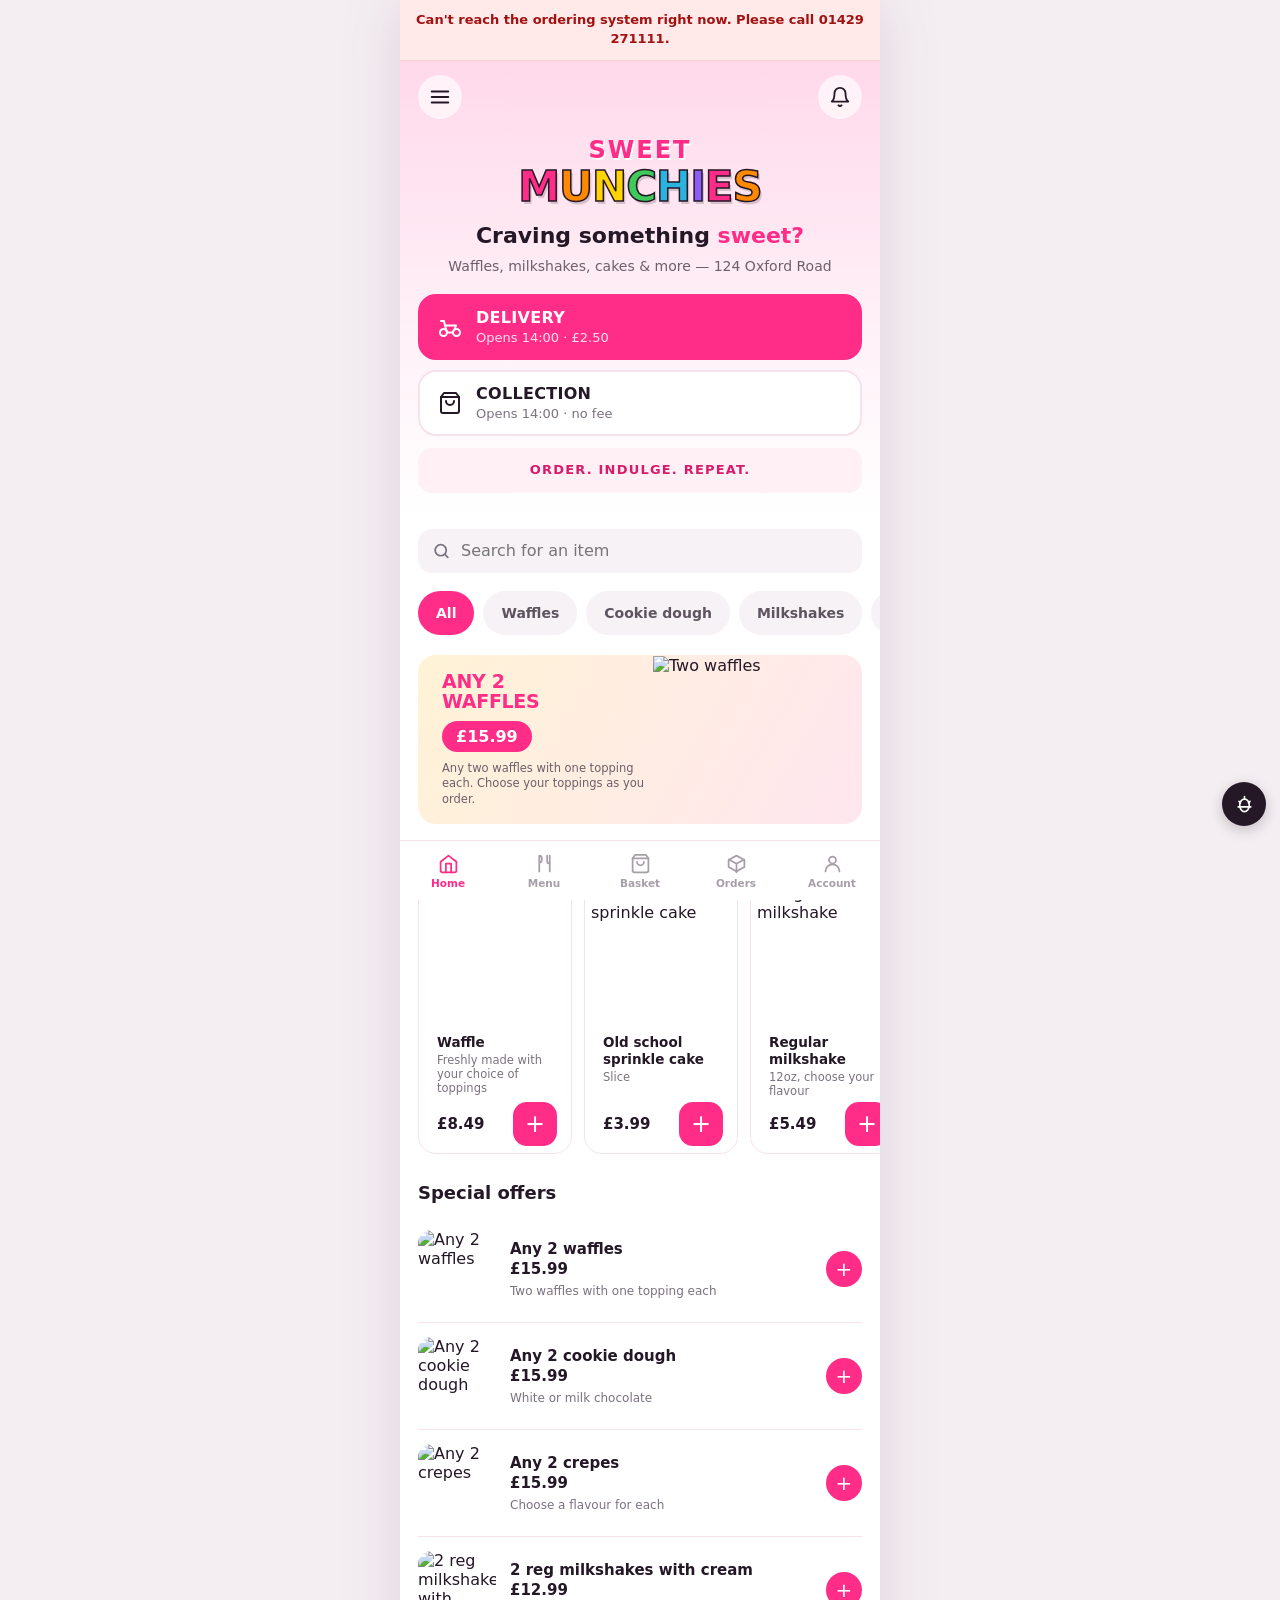
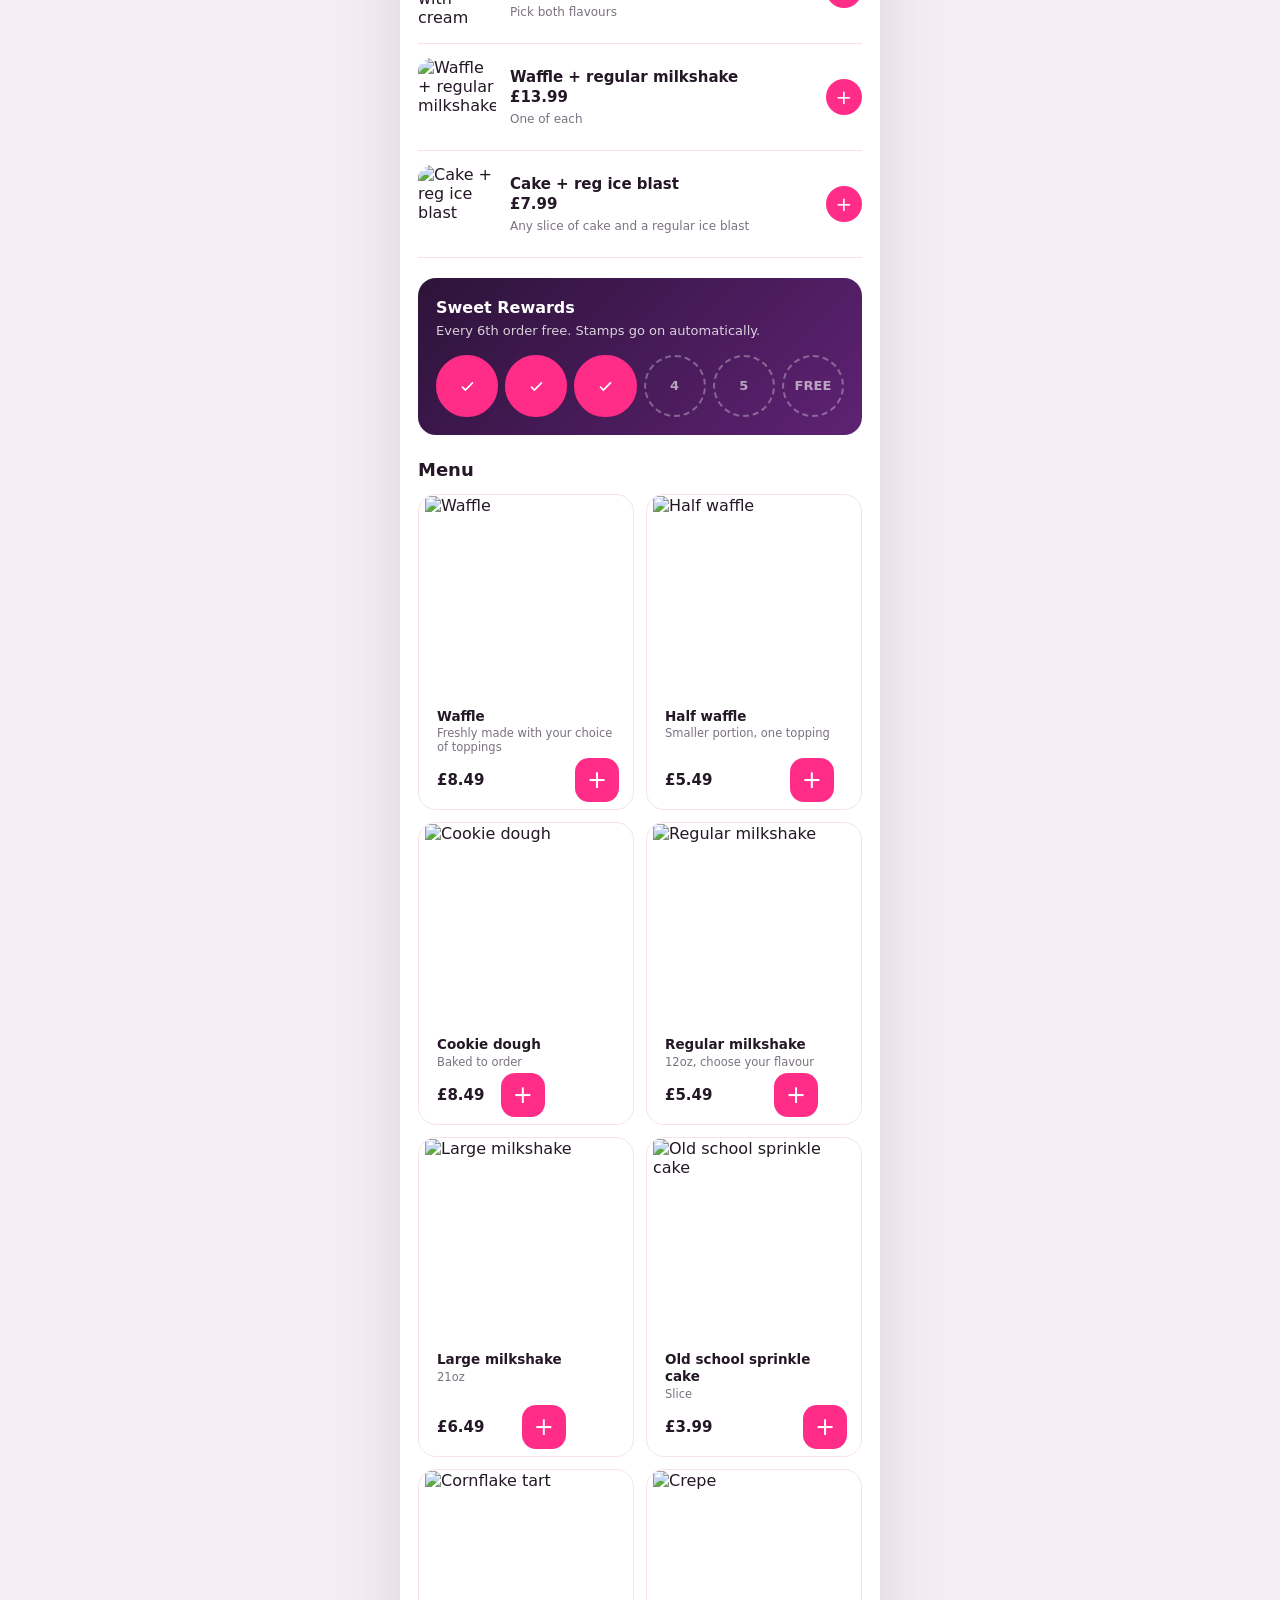
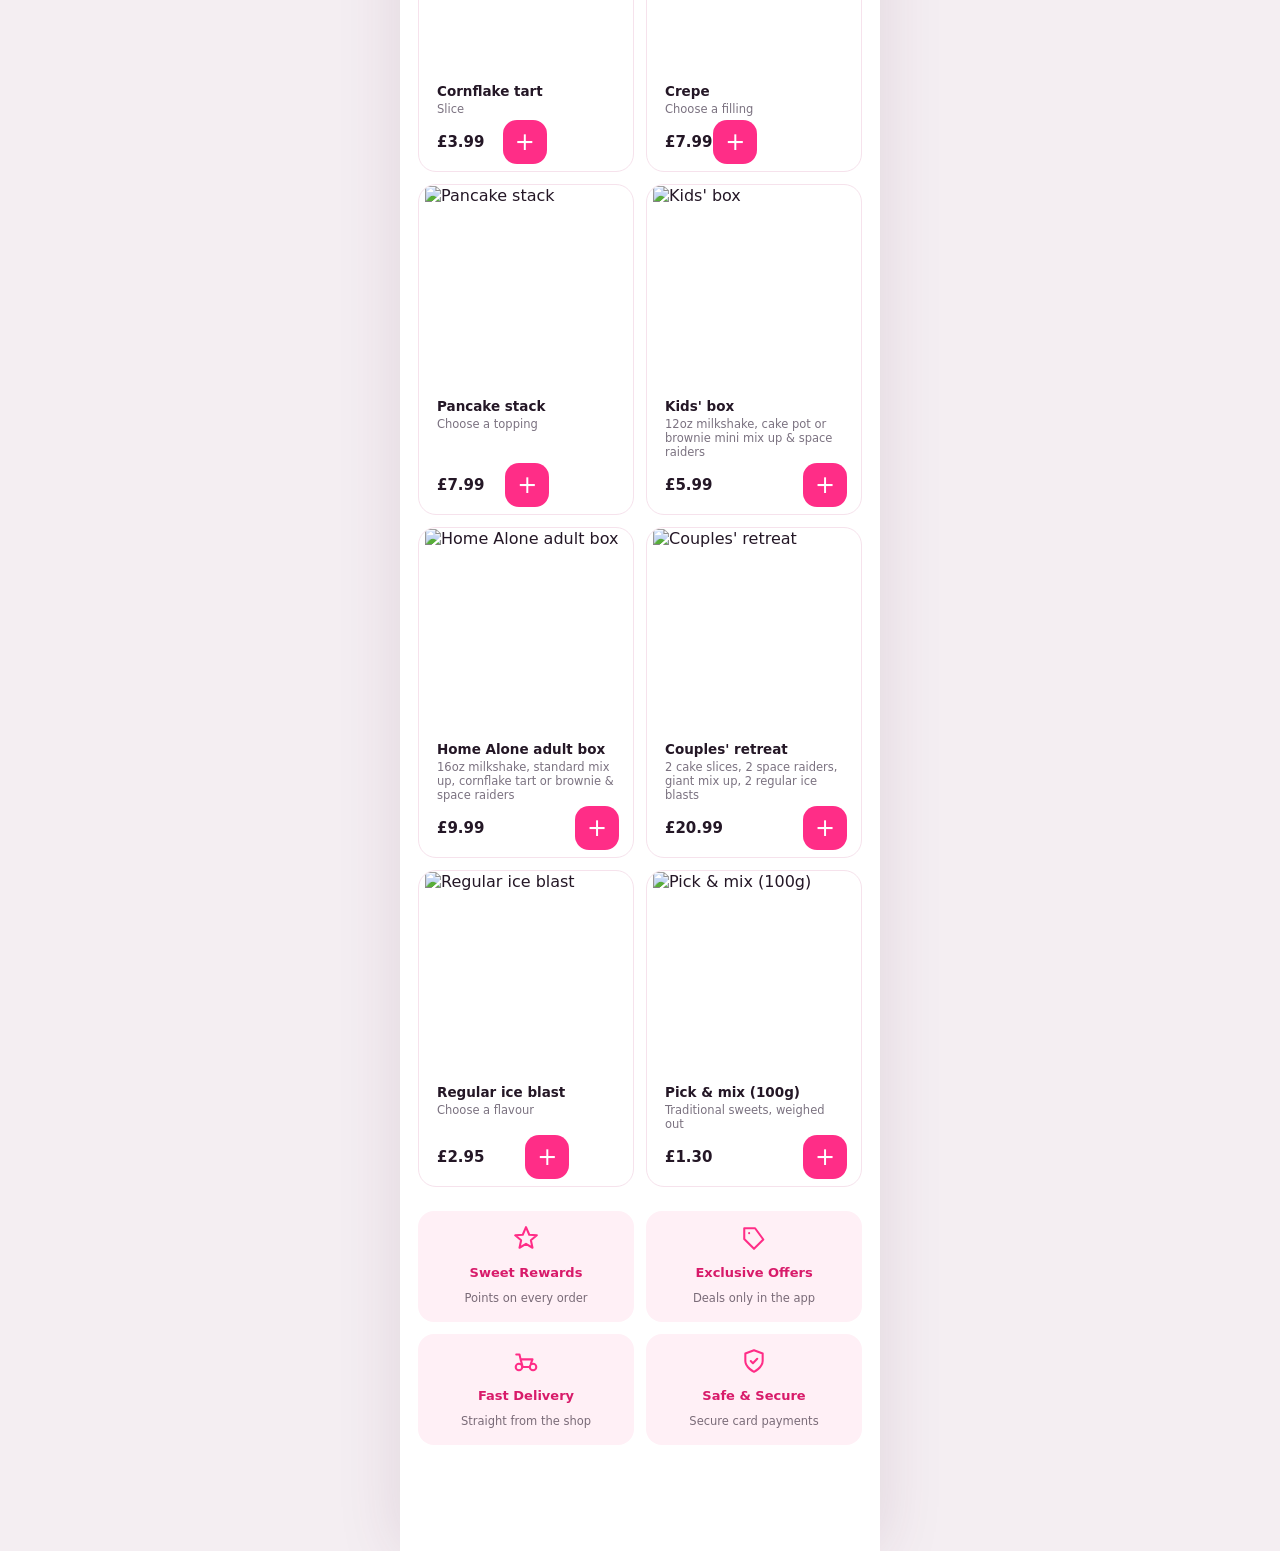
==== index.html @ 104d4cf8 "add: Sweet Munchies ordering app — customer app, kitchen dashboard, Supabase backend" ====
<!DOCTYPE html>
<html lang="en-GB">
<head>
<meta charset="utf-8">
<meta name="viewport" content="width=device-width, initial-scale=1, viewport-fit=cover">
<meta name="theme-color" content="#ff2d87">
<title>Sweet Munchies — Order Direct</title>
<meta name="description" content="Order waffles, cookie dough, milkshakes and cakes direct from Sweet Munchies, 124 Oxford Road, Hartlepool.">
<link rel="stylesheet" href="css/style.css">
</head>
<body>
<div class="app">

<div class="health" id="health">Can't reach the ordering system right now. Please call 01429 271111.</div>
<div class="main">

<!-- ================= HOME ================= -->
<section class="view active" id="v-home">
  <div class="hero">
    <div class="hero-top">
      <button class="iconbtn" onclick="toast('Demo — menu drawer')">
        <svg viewBox="0 0 24 24" fill="none" stroke="currentColor" stroke-width="2.2" stroke-linecap="round">
          <path d="M3 6h18M3 12h18M3 18h18"/></svg></button>
      <button class="iconbtn" onclick="toast('Demo — notifications')">
        <svg viewBox="0 0 24 24" fill="none" stroke="currentColor" stroke-width="2" stroke-linecap="round" stroke-linejoin="round">
          <path d="M18 8A6 6 0 0 0 6 8c0 7-3 9-3 9h18s-3-2-3-9M13.7 21a2 2 0 0 1-3.4 0"/></svg></button>
    </div>

    <div class="brandmark">
      <div class="l1">SWEET</div>
      <div class="l2"><i style="color:#ff2d87">M</i><i style="color:#ff8a00">U</i><i style="color:#ffd400">N</i><i style="color:#3ec95b">C</i><i style="color:#2bb3e0">H</i><i style="color:#8b5cf6">I</i><i style="color:#ff2d87">E</i><i style="color:#ff8a00">S</i></div>
    </div>

    <h2>Craving something <span>sweet?</span></h2>
    <p>Waffles, milkshakes, cakes &amp; more — 124 Oxford Road</p>

    <div class="modes">
      <button class="mode sel" data-mode="delivery" onclick="setMode(this)">
        <svg viewBox="0 0 24 24" fill="none" stroke="currentColor" stroke-width="2" stroke-linecap="round" stroke-linejoin="round">
          <circle cx="5.5" cy="17.5" r="3.5"/><circle cx="18.5" cy="17.5" r="3.5"/><path d="M15 17.5H9l-2-7h11l-1.5 4M7 10.5L6 6H3"/></svg>
        <span><span class="mode-label">DELIVERY</span><br><span class="mode-sub">Opens 14:00 · £2.50</span></span>
      </button>
      <button class="mode" data-mode="collection" onclick="setMode(this)">
        <svg viewBox="0 0 24 24" fill="none" stroke="currentColor" stroke-width="2" stroke-linecap="round" stroke-linejoin="round">
          <path d="M6 2 3 6v14a2 2 0 0 0 2 2h14a2 2 0 0 0 2-2V6l-3-4z"/><path d="M3 6h18M16 10a4 4 0 0 1-8 0"/></svg>
        <span><span class="mode-label">COLLECTION</span><br><span class="mode-sub">Opens 14:00 · no fee</span></span>
      </button>
    </div>
    <div class="tagline">ORDER. INDULGE. REPEAT.</div>
  </div>

  <div class="searchbar">
    <div class="searchwrap">
      <svg viewBox="0 0 24 24" fill="none" stroke="currentColor" stroke-width="2.2" stroke-linecap="round">
        <circle cx="11" cy="11" r="7"/><path d="m20 20-3.5-3.5"/></svg>
      <input type="search" placeholder="Search for an item" oninput="search(this.value)">
    </div>
  </div>

  <div class="chips" id="chips"></div>

  <button class="featured" onclick="openItem('d1',true)">
    <span class="featured-txt">
      <span class="featured-kicker">ANY 2<br>WAFFLES</span>
      <span class="featured-badge">£15.99</span>
      <span class="featured-sub">Any two waffles with one topping each. Choose your toppings as you order.</span>
    </span>
    <img class="featured-img" src="https://d8j0ntlcm91z4.cloudfront.net/user_3F2zO4mnH1Ac9Z8aX9b4j07BQzs/hf_20260828_113143_ee9154ae-000b-4bad-b367-8b568f862725.png" alt="Two waffles">
  </button>

  <div class="shead"><h3>Popular</h3><a onclick="setCat('All')">View all</a></div>
  <div class="rail" id="rail-pop"></div>

  <div class="shead"><h3>Special offers</h3></div>
  <div class="offers" id="offers"></div>

  <div class="loyalty">
    <h3>Sweet Rewards</h3>
    <p>Every 6th order free. Stamps go on automatically.</p>
    <div class="stamps">
      <div class="stamp on"><svg viewBox="0 0 24 24" fill="none" stroke="currentColor" stroke-width="2.4" stroke-linecap="round"><path d="m5 13 4 4L19 7"/></svg></div>
      <div class="stamp on"><svg viewBox="0 0 24 24" fill="none" stroke="currentColor" stroke-width="2.4" stroke-linecap="round"><path d="m5 13 4 4L19 7"/></svg></div>
      <div class="stamp on"><svg viewBox="0 0 24 24" fill="none" stroke="currentColor" stroke-width="2.4" stroke-linecap="round"><path d="m5 13 4 4L19 7"/></svg></div>
      <div class="stamp">4</div><div class="stamp">5</div><div class="stamp">FREE</div>
    </div>
  </div>

  <div class="shead" id="menu-anchor"><h3>Menu</h3></div>
  <div class="grid" id="grid"></div>

  <div class="benefits">
    <div class="benefit">
      <svg viewBox="0 0 24 24" fill="none" stroke="currentColor" stroke-width="1.9" stroke-linecap="round" stroke-linejoin="round"><path d="M12 2 15 9l7 .5-5.5 4.6L18 21l-6-3.6L6 21l1.5-6.9L2 9.5 9 9z"/></svg>
      <b>Sweet Rewards</b><span>Points on every order</span></div>
    <div class="benefit">
      <svg viewBox="0 0 24 24" fill="none" stroke="currentColor" stroke-width="1.9" stroke-linecap="round" stroke-linejoin="round"><path d="M20.6 13.4 12 22l-9-9V3h10zM7.5 7.5h.01"/></svg>
      <b>Exclusive Offers</b><span>Deals only in the app</span></div>
    <div class="benefit">
      <svg viewBox="0 0 24 24" fill="none" stroke="currentColor" stroke-width="1.9" stroke-linecap="round" stroke-linejoin="round"><circle cx="5.5" cy="17.5" r="3"/><circle cx="18.5" cy="17.5" r="3"/><path d="M15 17.5H9l-2-7h11l-1.5 4M7 10.5 6 6H3"/></svg>
      <b>Fast Delivery</b><span>Straight from the shop</span></div>
    <div class="benefit">
      <svg viewBox="0 0 24 24" fill="none" stroke="currentColor" stroke-width="1.9" stroke-linecap="round" stroke-linejoin="round"><path d="M12 22s8-4 8-10V5l-8-3-8 3v7c0 6 8 10 8 10z"/><path d="m9 12 2 2 4-4"/></svg>
      <b>Safe &amp; Secure</b><span>Secure card payments</span></div>
  </div>
</section>

<!-- ================= ITEM ================= -->
<section class="view" id="v-item">
  <div style="position:relative">
    <div class="detail-nav">
      <button onclick="go('home')"><svg viewBox="0 0 24 24" fill="none" stroke="currentColor" stroke-width="2.3" stroke-linecap="round" stroke-linejoin="round"><path d="M19 12H5M12 19l-7-7 7-7"/></svg></button>
      <button onclick="toast('Saved to favourites')"><svg viewBox="0 0 24 24" fill="none" stroke="#ff2d87" stroke-width="2" stroke-linecap="round" stroke-linejoin="round"><path d="M20.8 5.6a5.5 5.5 0 0 0-7.8 0L12 6.6l-1-1a5.5 5.5 0 0 0-7.8 7.8l8.8 8.8 8.8-8.8a5.5 5.5 0 0 0 0-7.8z"/></svg></button>
    </div>
    <img class="detail-img" id="d-img" src="" alt="">
  </div>
  <div class="detail-body">
    <div class="detail-head">
      <h2 id="d-name"></h2><span class="p" id="d-price"></span>
    </div>
    <p class="detail-desc" id="d-desc"></p>
    <div id="d-options"></div>
    <div class="hr"></div>
    <div class="qtyrow">
      <div class="qty"><button onclick="bumpQty(-1)">−</button><span id="d-qty">1</span><button onclick="bumpQty(1)">+</button></div>
      <div style="font-size:13px;color:var(--muted)">Everything chosen by tapping — no comment box</div>
    </div>
  </div>
  <div class="sticky-foot">
    <button class="btn btn-primary" onclick="addToBasket()">Add to basket <span id="d-total"></span></button>
  </div>
</section>

<!-- ================= BASKET ================= -->
<section class="view" id="v-basket">
  <div class="topbar">
    <button class="iconbtn" onclick="go('home')"><svg viewBox="0 0 24 24" fill="none" stroke="currentColor" stroke-width="2.3" stroke-linecap="round" stroke-linejoin="round"><path d="M19 12H5M12 19l-7-7 7-7"/></svg></button>
    <h1>Your Basket</h1>
    <button class="iconbtn" onclick="clearBasket()"><svg viewBox="0 0 24 24" fill="none" stroke="currentColor" stroke-width="2" stroke-linecap="round" stroke-linejoin="round"><path d="M3 6h18M8 6V4h8v2M19 6l-1 14H6L5 6"/></svg></button>
  </div>
  <div id="basket-lines"></div>
  <div id="basket-foot"></div>
</section>

<!-- ================= TRACK ================= -->
<section class="view" id="v-track">
  <div class="topbar">
    <button class="iconbtn" onclick="go('home')"><svg viewBox="0 0 24 24" fill="none" stroke="currentColor" stroke-width="2.3" stroke-linecap="round" stroke-linejoin="round"><path d="M19 12H5M12 19l-7-7 7-7"/></svg></button>
    <h1>Order <span id="track-ref">—</span></h1>
    <button class="iconbtn" onclick="toast('Call the shop on 01429 271111')"><svg viewBox="0 0 24 24" fill="none" stroke="currentColor" stroke-width="2" stroke-linecap="round"><circle cx="12" cy="12" r="9"/><path d="M9.5 9.5a2.5 2.5 0 1 1 3.4 2.3c-.6.3-.9.8-.9 1.4v.3M12 17h.01"/></svg></button>
  </div>
  <div class="track">
    <div class="track-hero">
      <div class="ring"><svg viewBox="0 0 24 24" fill="none" stroke="currentColor" stroke-width="1.8" stroke-linecap="round" stroke-linejoin="round"><circle cx="5.5" cy="17.5" r="3"/><circle cx="18.5" cy="17.5" r="3"/><path d="M15 17.5H9l-2-7h11l-1.5 4M7 10.5 6 6H3"/></svg></div>
      <h2 id="track-title">Order on the way!</h2>
      <p id="track-sub">We've got your order and it's on its way to you.</p>
      <div id="track-stamps" class="stampline" style="display:none"></div>
    </div>
    <ul class="steps" id="steps"></ul>
    <div style="margin-top:30px"><a class="btn btn-ghost" href="tel:01429271111">Call the shop</a></div>
  </div>
</section>

<!-- ================= CHECKOUT ================= -->
<section class="view" id="v-checkout">
  <div class="topbar">
    <button class="iconbtn" onclick="go('basket')"><svg viewBox="0 0 24 24" fill="none" stroke="currentColor" stroke-width="2.3" stroke-linecap="round" stroke-linejoin="round"><path d="M19 12H5M12 19l-7-7 7-7"/></svg></button>
    <h1>Checkout</h1><span style="width:44px"></span>
  </div>
  <div style="padding:18px">
    <div class="totals" style="padding:0 0 6px" id="co-summary"></div>
    <div class="hr"></div>
    <div class="fld"><label for="co-name">Your name</label>
      <input id="co-name" type="text" autocomplete="name" placeholder="First and last name"></div>
    <div class="fld"><label for="co-phone">Mobile number</label>
      <input id="co-phone" type="tel" autocomplete="tel" placeholder="07…"></div>
    <div class="fld"><label for="co-email">Email <span style="font-weight:400;color:var(--muted)">(optional)</span></label>
      <input id="co-email" type="email" autocomplete="email" placeholder="you@example.com"></div>
    <div class="fld" id="co-address-wrap"><label for="co-address">Delivery address</label>
      <textarea id="co-address" rows="3" style="min-height:80px" autocomplete="street-address" placeholder="House number, street, postcode"></textarea></div>
    <div class="fld"><label for="co-note">Notes <span style="font-weight:400;color:var(--muted)">(allergies, requests)</span></label>
      <textarea id="co-note" rows="2" style="min-height:64px"></textarea></div>
    <label class="optin"><input type="checkbox" id="co-optin">
      <span>Keep me posted about offers and new items from Sweet Munchies.</span></label>
    <p style="font-size:12px;color:var(--muted);margin:14px 0 0">
      Your details stay with Sweet Munchies. No third-party platform involved.</p>
  </div>
  <div class="sticky-foot">
    <button class="btn btn-primary" id="co-pay" onclick="placeOrder()">Place order</button>
  </div>
</section>

<nav class="bottom-nav">
  <button class="nav-item on" data-nav="home" onclick="go('home')">
    <svg viewBox="0 0 24 24" fill="none" stroke="currentColor" stroke-width="2" stroke-linecap="round" stroke-linejoin="round"><path d="m3 10 9-7 9 7v10a2 2 0 0 1-2 2H5a2 2 0 0 1-2-2z"/><path d="M9 22V12h6v10"/></svg>Home</button>
  <button class="nav-item" onclick="go('home');document.getElementById('menu-anchor').scrollIntoView({behavior:'smooth'})">
    <svg viewBox="0 0 24 24" fill="none" stroke="currentColor" stroke-width="2" stroke-linecap="round" stroke-linejoin="round"><path d="M6 3v18M6 3c2 0 3 1.5 3 4s-1 4-3 4M18 3v18M15 3v6a3 3 0 0 0 3 3"/></svg>Menu</button>
  <button class="nav-item" data-nav="basket" onclick="go('basket')">
    <svg viewBox="0 0 24 24" fill="none" stroke="currentColor" stroke-width="2" stroke-linecap="round" stroke-linejoin="round"><path d="M6 2 3 6v14a2 2 0 0 0 2 2h14a2 2 0 0 0 2-2V6l-3-4z"/><path d="M3 6h18M16 10a4 4 0 0 1-8 0"/></svg>Basket
    <span class="badge" id="nav-badge" style="display:none">0</span></button>
  <button class="nav-item" data-nav="track" onclick="go('track')">
    <svg viewBox="0 0 24 24" fill="none" stroke="currentColor" stroke-width="2" stroke-linecap="round" stroke-linejoin="round"><path d="M21 16V8l-9-5-9 5v8l9 5z"/><path d="m3.3 7.3 8.7 5 8.7-5M12 22V12.3"/></svg>Orders</button>
  <button class="nav-item" onclick="toast('Demo — account area')">
    <svg viewBox="0 0 24 24" fill="none" stroke="currentColor" stroke-width="2" stroke-linecap="round" stroke-linejoin="round"><circle cx="12" cy="8" r="4"/><path d="M4 21a8 8 0 0 1 16 0"/></svg>Account</button>
</nav>
</div>

<button class="bugbtn" onclick="openBug()" aria-label="Report a problem">
  <svg viewBox="0 0 24 24" fill="none" stroke="currentColor" stroke-width="2" stroke-linecap="round"><path d="M12 2v3M5 8l2 2M19 8l-2 2M4 15h16"/><ellipse cx="12" cy="13" rx="6" ry="8"/></svg></button>

<div class="modal" id="bugmodal">
  <h2>Report a problem</h2>
  <p style="color:var(--muted);font-size:14px;margin:0">Tell us what went wrong and we'll fix it.</p>
  <div class="fld"><label for="bug-name">Your name</label><input id="bug-name" type="text"></div>
  <div class="fld"><label for="bug-email">Email</label><input id="bug-email" type="email"></div>
  <div class="fld"><label for="bug-msg">What happened?</label><textarea id="bug-msg" rows="4" style="min-height:104px"></textarea></div>
  <div class="fld" style="display:flex;gap:10px;margin-top:20px">
    <button class="btn btn-ghost" onclick="closeBug()">Cancel</button>
    <button class="btn btn-primary" onclick="sendBug()">Send</button></div>
</div>

<div class="toast" id="toast"></div>

<script src="js/data.js"></script>
<script src="js/api.js"></script>
<script src="js/app.js"></script>
</body>
</html>
---- css/style.css ----
:root{
  --pink:#ff2d87; --pink-dark:#d81b6a; --pink-soft:#fff0f6; --pink-pale:#ffe8f2;
  --purple:#8b5cf6; --ink:#241726; --muted:#7b7280; --surface:#fff; --bg:#fffafc;
  --border:#f6e2ec; --green:#12a150; --r:18px;
}
*{box-sizing:border-box;-webkit-tap-highlight-color:transparent}
html{-webkit-text-size-adjust:100%}
body{margin:0;background:#f4eef2;color:var(--ink);
  font-family:system-ui,-apple-system,"Segoe UI",Roboto,sans-serif;
  font-size:16px;line-height:1.45;overflow-x:hidden;overscroll-behavior:none}
button{font-family:inherit;font-size:16px;cursor:pointer;border:none;background:none;color:inherit}
input,textarea{font-family:inherit;font-size:16px;width:100%;min-height:44px;padding:10px 14px;
  border:1px solid var(--border);border-radius:12px;background:#fff}
img{max-width:100%;display:block}

.app{max-width:480px;margin:0 auto;background:var(--surface);min-height:100vh;position:relative;overflow:hidden}
.main{padding-bottom:78px}
.view{display:none}.view.active{display:block}

/* ---------- HERO with drip ---------- */
.hero{background:linear-gradient(180deg,#ffd9ea 0%,#fff2f8 62%,#fff 100%);
  padding:calc(14px + env(safe-area-inset-top)) 18px 22px;position:relative;overflow:hidden}
.hero-top{display:flex;align-items:center;justify-content:space-between;margin-bottom:14px}
.hero-top .iconbtn{width:44px;height:44px;display:flex;align-items:center;justify-content:center;
  border-radius:50%;background:rgba(255,255,255,.65)}
.brandmark{text-align:center;margin:4px 0 16px}
.brandmark .l1{font-size:24px;font-weight:900;letter-spacing:2px;color:#ff2d87;
  text-shadow:1.5px 1.5px 0 #fff}
.brandmark .l2{font-size:42px;font-weight:900;letter-spacing:-1px;line-height:.95;
  -webkit-text-stroke:1.5px #241726;text-shadow:2px 3px 0 rgba(36,23,38,.18)}
.brandmark .l2 i{font-style:normal}
.hero h2{margin:0;font-size:22px;font-weight:800;text-align:center;line-height:1.2}
.hero h2 span{color:var(--pink)}
.hero p{margin:6px 0 18px;text-align:center;font-size:14px;color:#6d5f6b}
.modes{display:grid;gap:10px}
.mode{display:flex;align-items:center;gap:14px;width:100%;min-height:62px;padding:12px 18px;
  border-radius:var(--r);background:#fff;border:2px solid var(--border);text-align:left}
.mode.sel{background:var(--pink);border-color:var(--pink);color:#fff}
.mode.sel .mode-sub{color:rgba(255,255,255,.85)}
.mode svg{width:24px;height:24px;flex-shrink:0}
.mode-label{font-weight:800;font-size:16px;letter-spacing:.3px}
.mode-sub{font-size:13px;color:var(--muted)}
.tagline{margin-top:12px;background:var(--pink-soft);border-radius:14px;padding:13px;
  text-align:center;font-size:13px;font-weight:800;letter-spacing:1.2px;color:var(--pink-dark)}

/* ---------- Search ---------- */
.searchbar{display:flex;gap:10px;padding:14px 18px 4px;align-items:center}
.searchwrap{flex:1;position:relative}
.searchwrap svg{position:absolute;left:14px;top:50%;transform:translateY(-50%);
  width:19px;height:19px;color:var(--muted)}
.searchwrap input{padding-left:42px;background:#f7f2f5;border-color:transparent;border-radius:14px}

/* ---------- Chips ---------- */
.chips{display:flex;gap:9px;overflow-x:auto;padding:14px 18px 6px;
  -webkit-overflow-scrolling:touch;scrollbar-width:none}
.chips::-webkit-scrollbar{display:none}
.chip{white-space:nowrap;padding:10px 18px;min-height:44px;border-radius:999px;
  background:#f7f2f5;font-size:14px;font-weight:700;color:#5d5460;display:flex;align-items:center;gap:6px}
.chip.on{background:var(--pink);color:#fff}

/* ---------- Featured deal banner ---------- */
.featured{margin:14px 18px 0;border-radius:var(--r);overflow:hidden;position:relative;
  background:linear-gradient(120deg,#fff3d6,#ffe6ef);display:flex;align-items:stretch;min-height:150px;
  width:calc(100% - 36px);text-align:left}
.featured-txt{flex:1;padding:16px 4px 16px 18px;display:flex;flex-direction:column;justify-content:center}
.featured-kicker{font-size:19px;font-weight:900;line-height:1.05;color:var(--pink);letter-spacing:-.3px}
.featured-badge{display:inline-block;background:var(--pink);color:#fff;font-weight:900;font-size:16px;
  padding:6px 14px;border-radius:999px;margin:9px 0;align-self:flex-start}
.featured-sub{font-size:11.5px;color:#6d5f6b;line-height:1.35}
.featured-img{width:47%;flex-shrink:0;object-fit:cover}

/* ---------- Section head ---------- */
.shead{display:flex;align-items:baseline;justify-content:space-between;padding:22px 18px 10px}
.shead h3{margin:0;font-size:18px;font-weight:800}
.shead a{font-size:13px;font-weight:700;color:var(--pink)}

/* ---------- Product grid ---------- */
.grid{display:grid;grid-template-columns:1fr 1fr;gap:12px;padding:0 18px}
.card{background:#fff;border:1px solid var(--border);border-radius:var(--r);overflow:hidden;
  text-align:left;width:100%;display:flex;flex-direction:column}
.card img{aspect-ratio:1/1;object-fit:cover;width:100%}
.card-body{padding:10px 12px 12px;flex:1;display:flex;flex-direction:column}
.card-name{font-weight:700;font-size:13.5px;line-height:1.25}
.card-desc{font-size:11.5px;color:var(--muted);margin-top:2px}
.card-foot{display:flex;align-items:center;justify-content:space-between;margin-top:auto;padding-top:10px}
.price{font-weight:800;font-size:15px}
.add{width:44px;height:44px;border-radius:14px;background:var(--pink);color:#fff;font-size:24px;
  display:flex;align-items:center;justify-content:center;margin:-6px -4px -6px 0;font-weight:300}

/* ---------- Horizontal rail ---------- */
.rail{display:flex;gap:12px;overflow-x:auto;padding:0 18px 4px;
  -webkit-overflow-scrolling:touch;scrollbar-width:none}
.rail::-webkit-scrollbar{display:none}
.rail .card{min-width:154px;max-width:154px}

/* ---------- Offers list ---------- */
.offers{display:grid;gap:0;padding:0 18px}
.offer{display:flex;gap:14px;align-items:center;padding:14px 0;border-bottom:1px solid var(--border);
  text-align:left;width:100%}
.offer img{width:78px;height:78px;border-radius:14px;object-fit:cover;flex-shrink:0}
.offer-info{flex:1;min-width:0}
.offer-name{font-weight:800;font-size:15px;line-height:1.2}
.offer-price{font-weight:800;font-size:15px;color:var(--ink);margin:2px 0}
.offer-desc{font-size:12px;color:var(--muted);line-height:1.35}
.offer .add{width:36px;height:36px;font-size:20px;border-radius:50%;margin:0;flex-shrink:0}

/* ---------- Loyalty ---------- */
.loyalty{margin:20px 18px 0;padding:18px;border-radius:var(--r);
  background:linear-gradient(135deg,#2d1339,#5f2274);color:#fff}
.loyalty h3{margin:0 0 3px;font-size:16px;font-weight:800}
.loyalty p{margin:0 0 14px;font-size:13px;opacity:.8}
.stamps{display:flex;gap:7px}
.stamp{flex:1;aspect-ratio:1;border-radius:50%;border:2px dashed rgba(255,255,255,.32);
  display:flex;align-items:center;justify-content:center;font-size:13px;font-weight:800;color:rgba(255,255,255,.6)}
.stamp.on{background:var(--pink);border:2px solid var(--pink);color:#fff}
.stamp.on svg{width:17px;height:17px}

/* ---------- Benefits strip ---------- */
.benefits{display:grid;grid-template-columns:1fr 1fr;gap:12px;margin:24px 18px 28px}
.benefit{background:var(--pink-soft);border-radius:16px;padding:14px;text-align:center}
.benefit svg{width:26px;height:26px;color:var(--pink);margin:0 auto 7px}
.benefit b{display:block;font-size:13px;color:var(--pink-dark);margin-bottom:2px}
.benefit span{font-size:11.5px;color:#7a6b78;line-height:1.3}

/* ---------- Topbar ---------- */
.topbar{position:sticky;top:0;z-index:50;background:var(--surface);border-bottom:1px solid var(--border);
  padding:calc(10px + env(safe-area-inset-top)) 14px 10px;display:flex;align-items:center;gap:10px;min-height:56px}
.topbar h1{font-size:17px;margin:0;font-weight:800;flex:1;text-align:center}
.iconbtn{width:44px;height:44px;display:flex;align-items:center;justify-content:center;
  border-radius:50%;flex-shrink:0}
.iconbtn svg{width:22px;height:22px}

/* ---------- Detail ---------- */
.detail-img{width:100%;aspect-ratio:5/4;object-fit:cover}
.detail-nav{position:absolute;top:calc(12px + env(safe-area-inset-top));left:14px;right:14px;
  display:flex;justify-content:space-between;z-index:10}
.detail-nav button{width:44px;height:44px;border-radius:50%;background:rgba(255,255,255,.92);
  display:flex;align-items:center;justify-content:center}
.detail-nav svg{width:21px;height:21px}
.detail-body{padding:20px 18px}
.detail-head{display:flex;justify-content:space-between;align-items:flex-start;gap:14px}
.detail-head h2{margin:0;font-size:24px;font-weight:800;line-height:1.15}
.detail-head .p{font-size:21px;font-weight:800;color:var(--pink);white-space:nowrap}
.detail-desc{color:var(--muted);font-size:14px;margin:8px 0 0}
.hr{height:1px;background:var(--border);margin:20px 0}
.opt-head{display:flex;align-items:baseline;gap:8px;margin-bottom:12px}
.opt-head h3{margin:0;font-size:16px;font-weight:800}
.opt-head span{font-size:12.5px;color:var(--muted);font-weight:600}
.opts{display:flex;flex-wrap:wrap;gap:9px}
.opt{padding:11px 16px;min-height:44px;border-radius:999px;background:#fff;
  border:1.5px solid var(--border);font-size:14px;font-weight:600}
.opt.on{background:var(--pink);border-color:var(--pink);color:#fff}
.opt .plus{opacity:.75;font-size:12px}
.qtyrow{display:flex;align-items:center;gap:14px;margin-top:8px}
.qty{display:flex;align-items:center;border:1.5px solid var(--border);border-radius:14px}
.qty button{width:46px;height:46px;font-size:22px;font-weight:600;display:flex;align-items:center;justify-content:center}
.qty span{width:38px;text-align:center;font-weight:800}

/* ---------- Buttons ---------- */
.btn{display:flex;align-items:center;justify-content:center;gap:10px;width:100%;min-height:54px;
  border-radius:16px;font-weight:800;font-size:16px}
.btn-primary{background:var(--pink);color:#fff}
.btn-primary:active{background:var(--pink-dark)}
.btn-ghost{background:#fff;border:1.5px solid var(--border)}
.sticky-foot{position:sticky;bottom:0;background:var(--surface);border-top:1px solid var(--border);
  padding:12px 18px calc(12px + env(safe-area-inset-bottom))}

/* ---------- Basket ---------- */
.line{display:flex;gap:13px;padding:16px 18px;border-bottom:1px solid var(--border);align-items:center}
.line img{width:62px;height:62px;border-radius:14px;object-fit:cover;flex-shrink:0}
.line-info{flex:1;min-width:0}
.line-name{font-weight:700;font-size:15px}
.line-opts{font-size:12px;color:var(--muted);margin-top:1px}
.line-right{text-align:right}
.line-price{font-weight:800;font-size:15px}
.miniqty{display:flex;align-items:center;gap:4px;margin-top:6px;justify-content:flex-end}
.miniqty button{width:30px;height:30px;border-radius:50%;background:var(--pink-soft);color:var(--pink-dark);
  font-size:17px;font-weight:700;display:flex;align-items:center;justify-content:center}
.miniqty span{width:26px;text-align:center;font-weight:700;font-size:14px}
.notebox{margin:14px 18px;padding:14px;border:1px solid var(--border);border-radius:14px;
  display:flex;justify-content:space-between;align-items:center;font-size:14px;color:var(--muted);width:calc(100% - 36px)}
.totals{padding:4px 18px 0}
.trow{display:flex;justify-content:space-between;padding:8px 0;font-size:14.5px;color:#5f5663}
.trow.grand{border-top:1px solid var(--border);margin-top:8px;padding-top:15px;
  font-size:20px;font-weight:800;color:var(--ink)}
.free{color:var(--green);font-weight:800}
.saving{margin:14px 18px 0;padding:13px 15px;border-radius:14px;background:#eafaf0;color:#0a6b36;
  font-size:12.5px;font-weight:600;display:flex;gap:9px;align-items:flex-start;line-height:1.4}
.saving svg{width:17px;height:17px;flex-shrink:0;margin-top:1px}
.empty{padding:70px 24px;text-align:center;color:var(--muted)}

/* ---------- Tracking ---------- */
.track{padding:26px 18px}
.track-hero{text-align:center;padding:14px 0 6px}
.track-hero .ring{width:104px;height:104px;margin:0 auto 16px;border-radius:50%;
  background:var(--pink-soft);display:flex;align-items:center;justify-content:center}
.track-hero .ring svg{width:52px;height:52px;color:var(--pink)}
.track-hero h2{margin:0 0 5px;font-size:23px;font-weight:800}
.track-hero p{margin:0;color:var(--muted);font-size:14px}
.steps{margin:30px 0 0;padding:0;list-style:none}
.step{display:flex;gap:15px;align-items:flex-start;padding-bottom:28px;position:relative}
.step:last-child{padding-bottom:0}
.step::before{content:"";position:absolute;left:14px;top:30px;bottom:0;width:2px;background:var(--border)}
.step:last-child::before{display:none}
.step.done::before{background:var(--green)}
.dot{width:30px;height:30px;border-radius:50%;flex-shrink:0;display:flex;align-items:center;
  justify-content:center;background:#eee6ec;z-index:1;color:#fff}
.dot svg{width:15px;height:15px}
.step.done .dot{background:var(--green)}
.step.now .dot{background:var(--pink)}
.step-label{font-weight:700;font-size:15.5px}
.step-time{font-size:13px;color:var(--muted)}

/* ---------- Bottom nav ---------- */
.bottom-nav{position:fixed;bottom:0;left:0;right:0;max-width:480px;margin:0 auto;height:60px;
  display:flex;background:var(--surface);border-top:1px solid var(--border);z-index:100;
  padding-bottom:env(safe-area-inset-bottom)}
.nav-item{flex:1;display:flex;flex-direction:column;align-items:center;justify-content:center;gap:3px;
  min-height:48px;font-size:10.5px;font-weight:700;color:#a79fa8;position:relative}
.nav-item svg{width:21px;height:21px}
.nav-item.on{color:var(--pink)}
.badge{position:absolute;top:5px;left:50%;margin-left:5px;background:var(--pink);color:#fff;
  font-size:10px;min-width:17px;height:17px;border-radius:9px;display:flex;align-items:center;
  justify-content:center;padding:0 5px;font-weight:800}

.toast{position:fixed;bottom:76px;left:50%;transform:translateX(-50%) translateY(18px);
  background:var(--ink);color:#fff;padding:12px 22px;border-radius:999px;font-size:14px;font-weight:600;
  opacity:0;pointer-events:none;transition:.22s;z-index:300;white-space:nowrap}
.toast.show{opacity:1;transform:translateX(-50%) translateY(0)}

.bugbtn{position:fixed;right:14px;bottom:74px;width:44px;height:44px;border-radius:50%;
  background:var(--ink);color:#fff;display:flex;align-items:center;justify-content:center;z-index:150;
  box-shadow:0 4px 14px rgba(0,0,0,.2)}
.bugbtn svg{width:19px;height:19px}
.modal{position:fixed;inset:0;background:var(--bg);z-index:200;overflow-y:auto;padding:22px;
  padding-bottom:calc(22px + env(safe-area-inset-bottom));display:none}
.modal.open{display:block}
.modal h2{margin:0 0 4px;font-size:20px}
.modal .fld{margin-top:15px}
.modal label{display:block;font-size:14px;font-weight:600;margin-bottom:6px}

@media (min-width:768px){
  .app{box-shadow:0 0 60px rgba(90,40,80,.13)}
  .modal{inset:auto;top:50%;left:50%;transform:translate(-50%,-50%);max-width:480px;width:90%;
    border-radius:18px;max-height:88vh}
}

/* ---------- checkout ---------- */
.fld{margin-top:16px}
.fld label{display:block;font-size:14px;font-weight:700;margin-bottom:7px}
.optin{display:flex;gap:12px;align-items:flex-start;margin-top:20px;font-size:14px;line-height:1.4}
.optin input{width:22px;height:22px;min-height:22px;flex-shrink:0;margin:0;padding:0;accent-color:var(--pink)}
.optin span{padding-top:1px}

/* ---------- health banner ---------- */
.health{display:none;background:#ffe9e9;color:#a11212;font-size:13px;font-weight:600;
  text-align:center;padding:11px 14px;border-bottom:1px solid #ffd0d0}

/* ---------- loyalty line on tracking ---------- */
.stampline{margin-top:14px;display:inline-block;background:var(--pink-soft);color:var(--pink-dark);
  font-size:13px;font-weight:700;padding:9px 16px;border-radius:999px}

/* button element used as anchor */
a.btn{text-decoration:none}
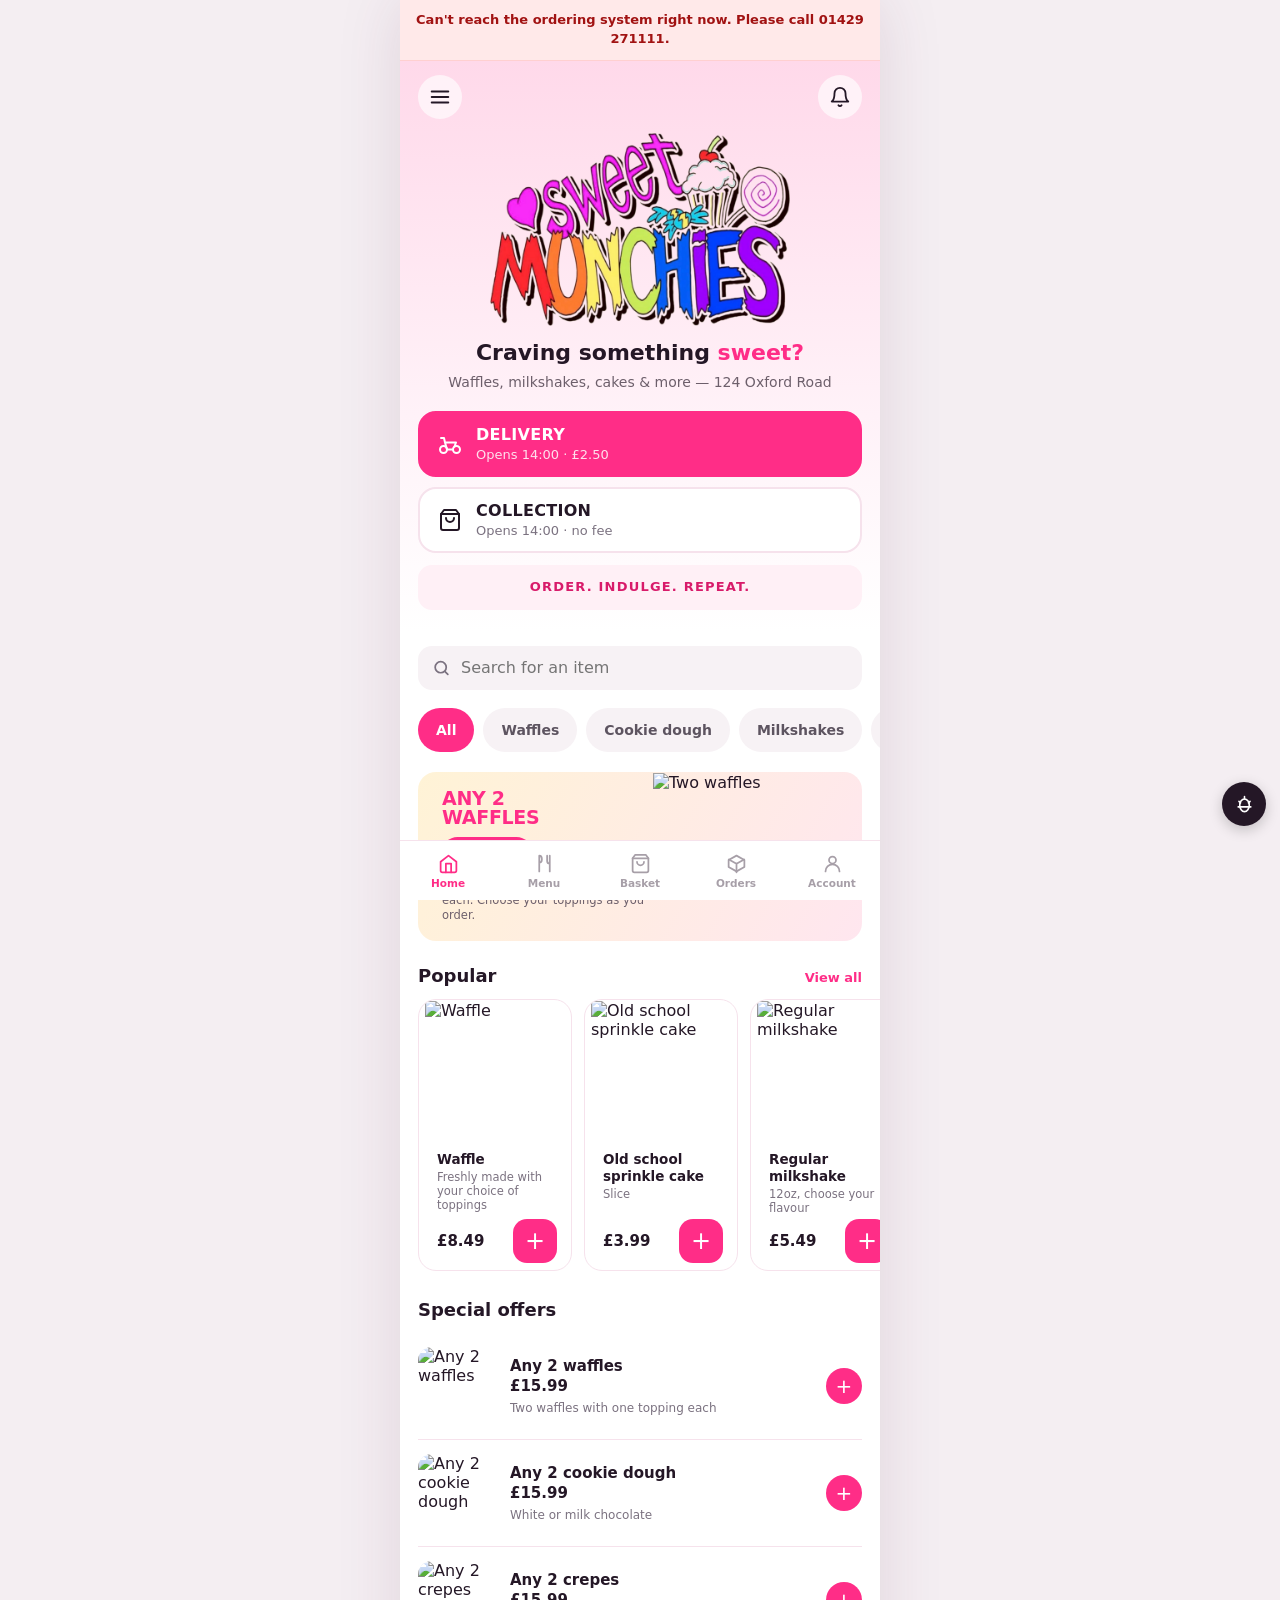
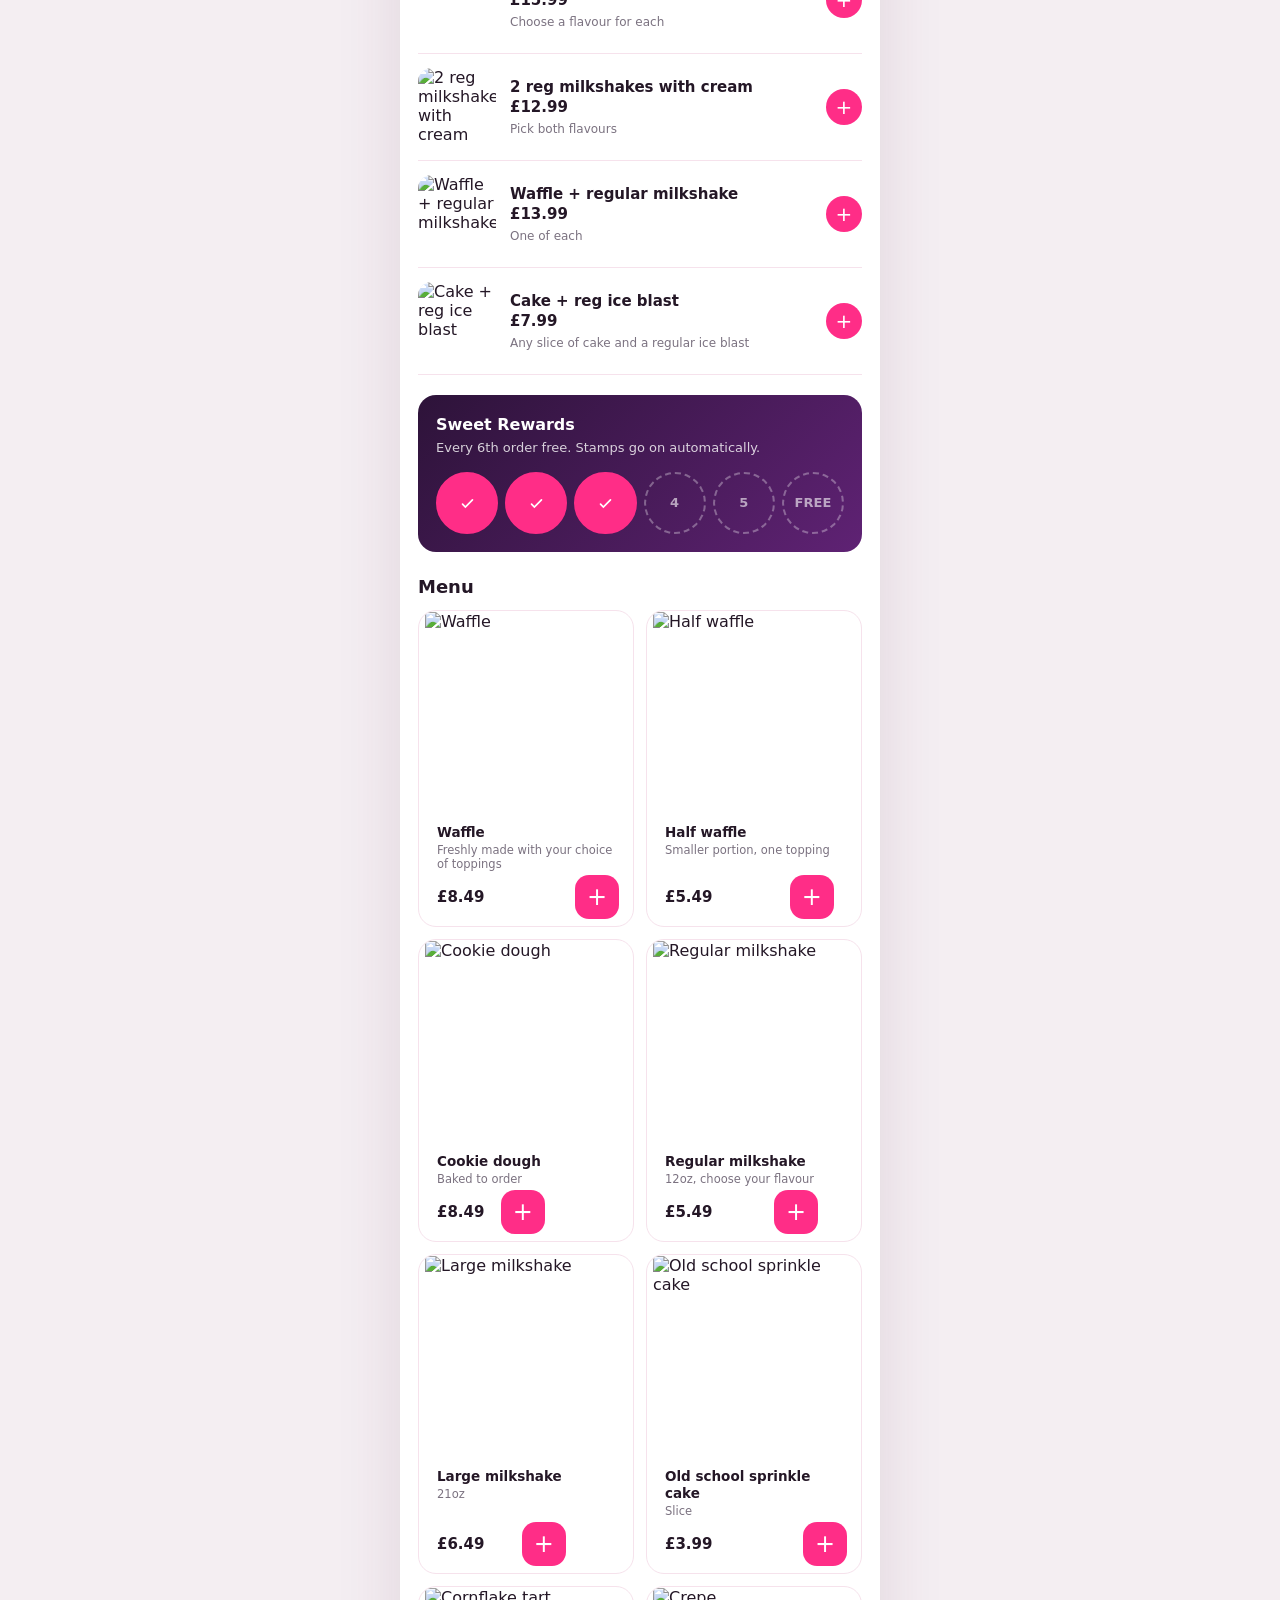
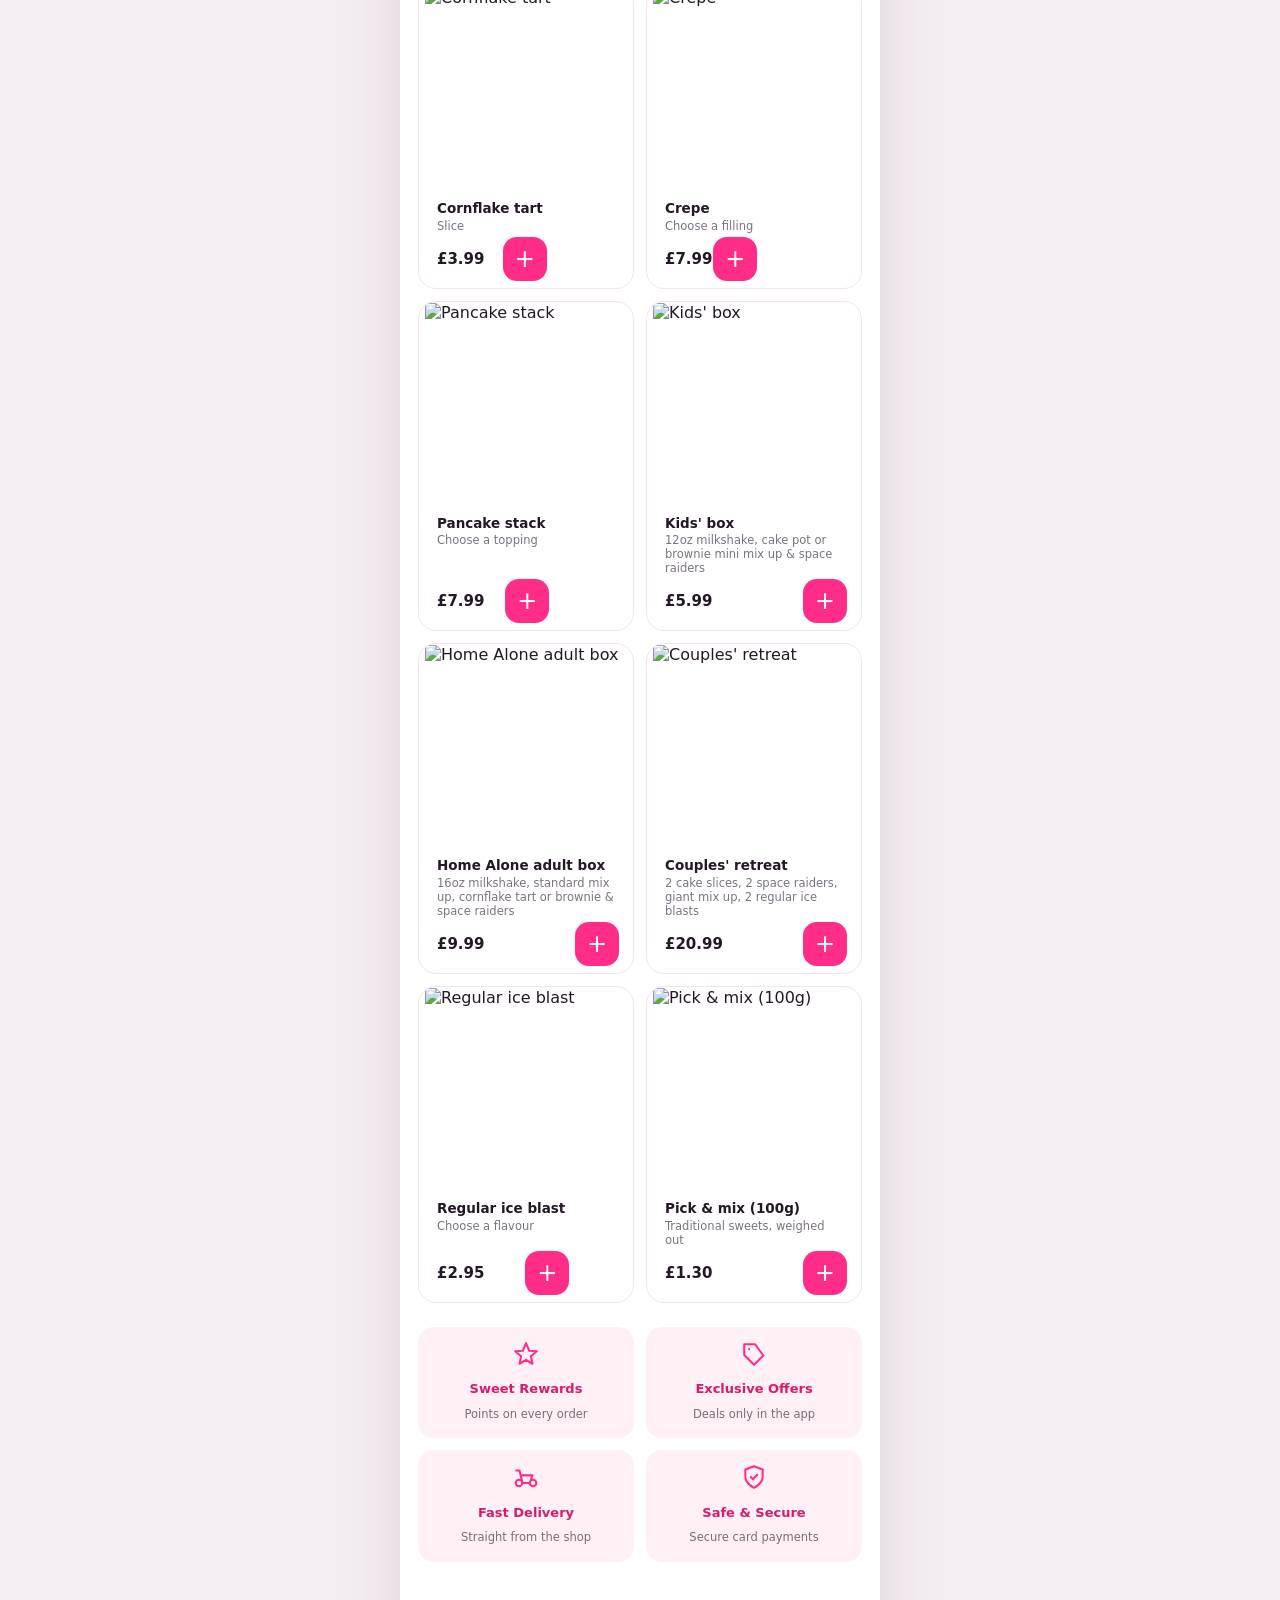
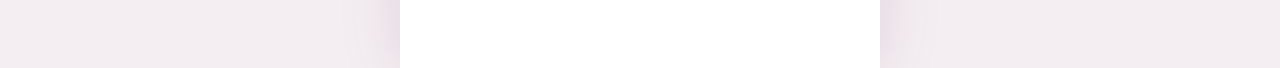
==== commit 10d8e9e4: "add: real Sweet Munchies logo, transparent PNG, app icon" ====
--- a/index.html
+++ b/index.html
@@ -6,6 +6,8 @@
 <meta name="theme-color" content="#ff2d87">
 <title>Sweet Munchies — Order Direct</title>
 <meta name="description" content="Order waffles, cookie dough, milkshakes and cakes direct from Sweet Munchies, 124 Oxford Road, Hartlepool.">
+<link rel="icon" href="img/icon-180.png">
+<link rel="apple-touch-icon" href="img/icon-180.png">
 <link rel="stylesheet" href="css/style.css">
 </head>
 <body>
@@ -26,10 +28,7 @@
           <path d="M18 8A6 6 0 0 0 6 8c0 7-3 9-3 9h18s-3-2-3-9M13.7 21a2 2 0 0 1-3.4 0"/></svg></button>
     </div>
 
-    <div class="brandmark">
-      <div class="l1">SWEET</div>
-      <div class="l2"><i style="color:#ff2d87">M</i><i style="color:#ff8a00">U</i><i style="color:#ffd400">N</i><i style="color:#3ec95b">C</i><i style="color:#2bb3e0">H</i><i style="color:#8b5cf6">I</i><i style="color:#ff2d87">E</i><i style="color:#ff8a00">S</i></div>
-    </div>
+    <div class="brandmark"><img src="img/logo.png" alt="Sweet Munchies" width="720" height="580"></div>
 
     <h2>Craving something <span>sweet?</span></h2>
     <p>Waffles, milkshakes, cakes &amp; more — 124 Oxford Road</p>
--- a/css/style.css
+++ b/css/style.css
@@ -23,12 +23,8 @@
 .hero-top{display:flex;align-items:center;justify-content:space-between;margin-bottom:14px}
 .hero-top .iconbtn{width:44px;height:44px;display:flex;align-items:center;justify-content:center;
   border-radius:50%;background:rgba(255,255,255,.65)}
-.brandmark{text-align:center;margin:4px 0 16px}
-.brandmark .l1{font-size:24px;font-weight:900;letter-spacing:2px;color:#ff2d87;
-  text-shadow:1.5px 1.5px 0 #fff}
-.brandmark .l2{font-size:42px;font-weight:900;letter-spacing:-1px;line-height:.95;
-  -webkit-text-stroke:1.5px #241726;text-shadow:2px 3px 0 rgba(36,23,38,.18)}
-.brandmark .l2 i{font-style:normal}
+.brandmark{text-align:center;margin:2px 0 14px}
+.brandmark img{width:82%;max-width:300px;height:auto;margin:0 auto}
 .hero h2{margin:0;font-size:22px;font-weight:800;text-align:center;line-height:1.2}
 .hero h2 span{color:var(--pink)}
 .hero p{margin:6px 0 18px;text-align:center;font-size:14px;color:#6d5f6b}
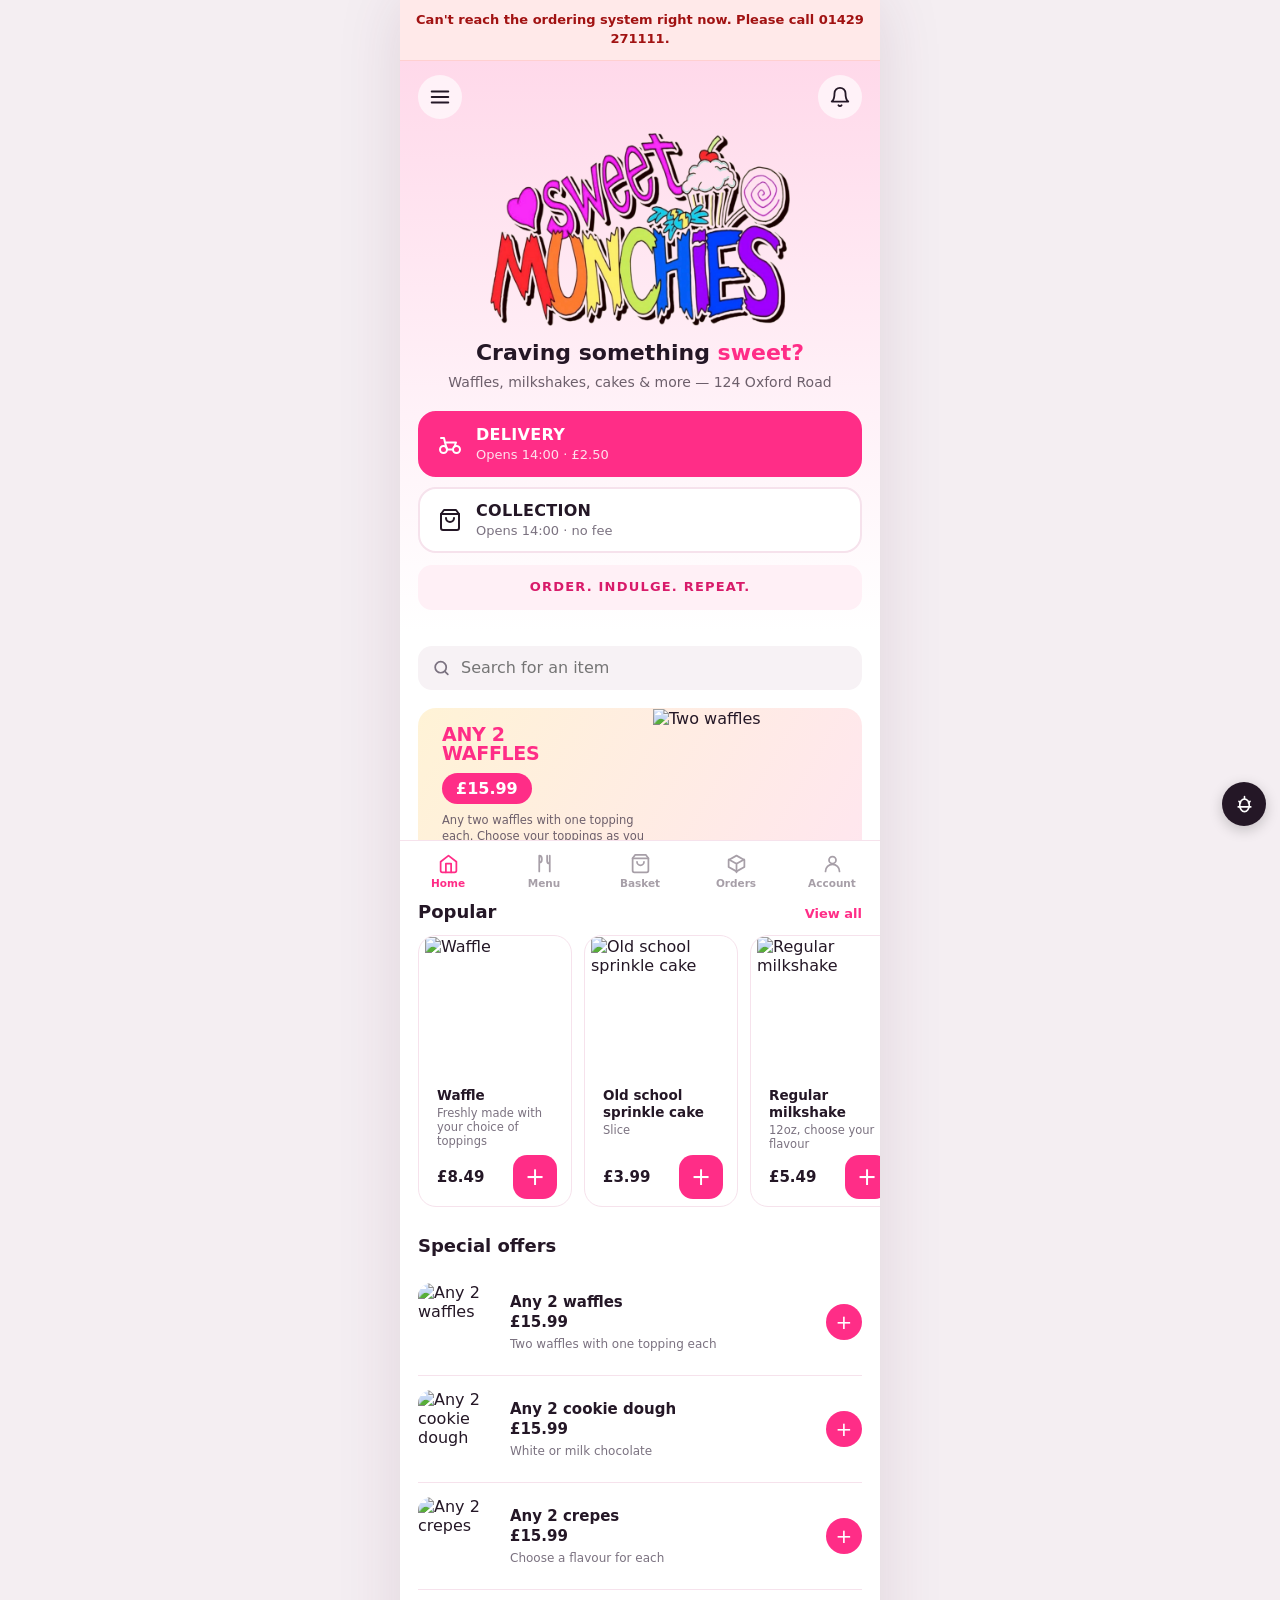
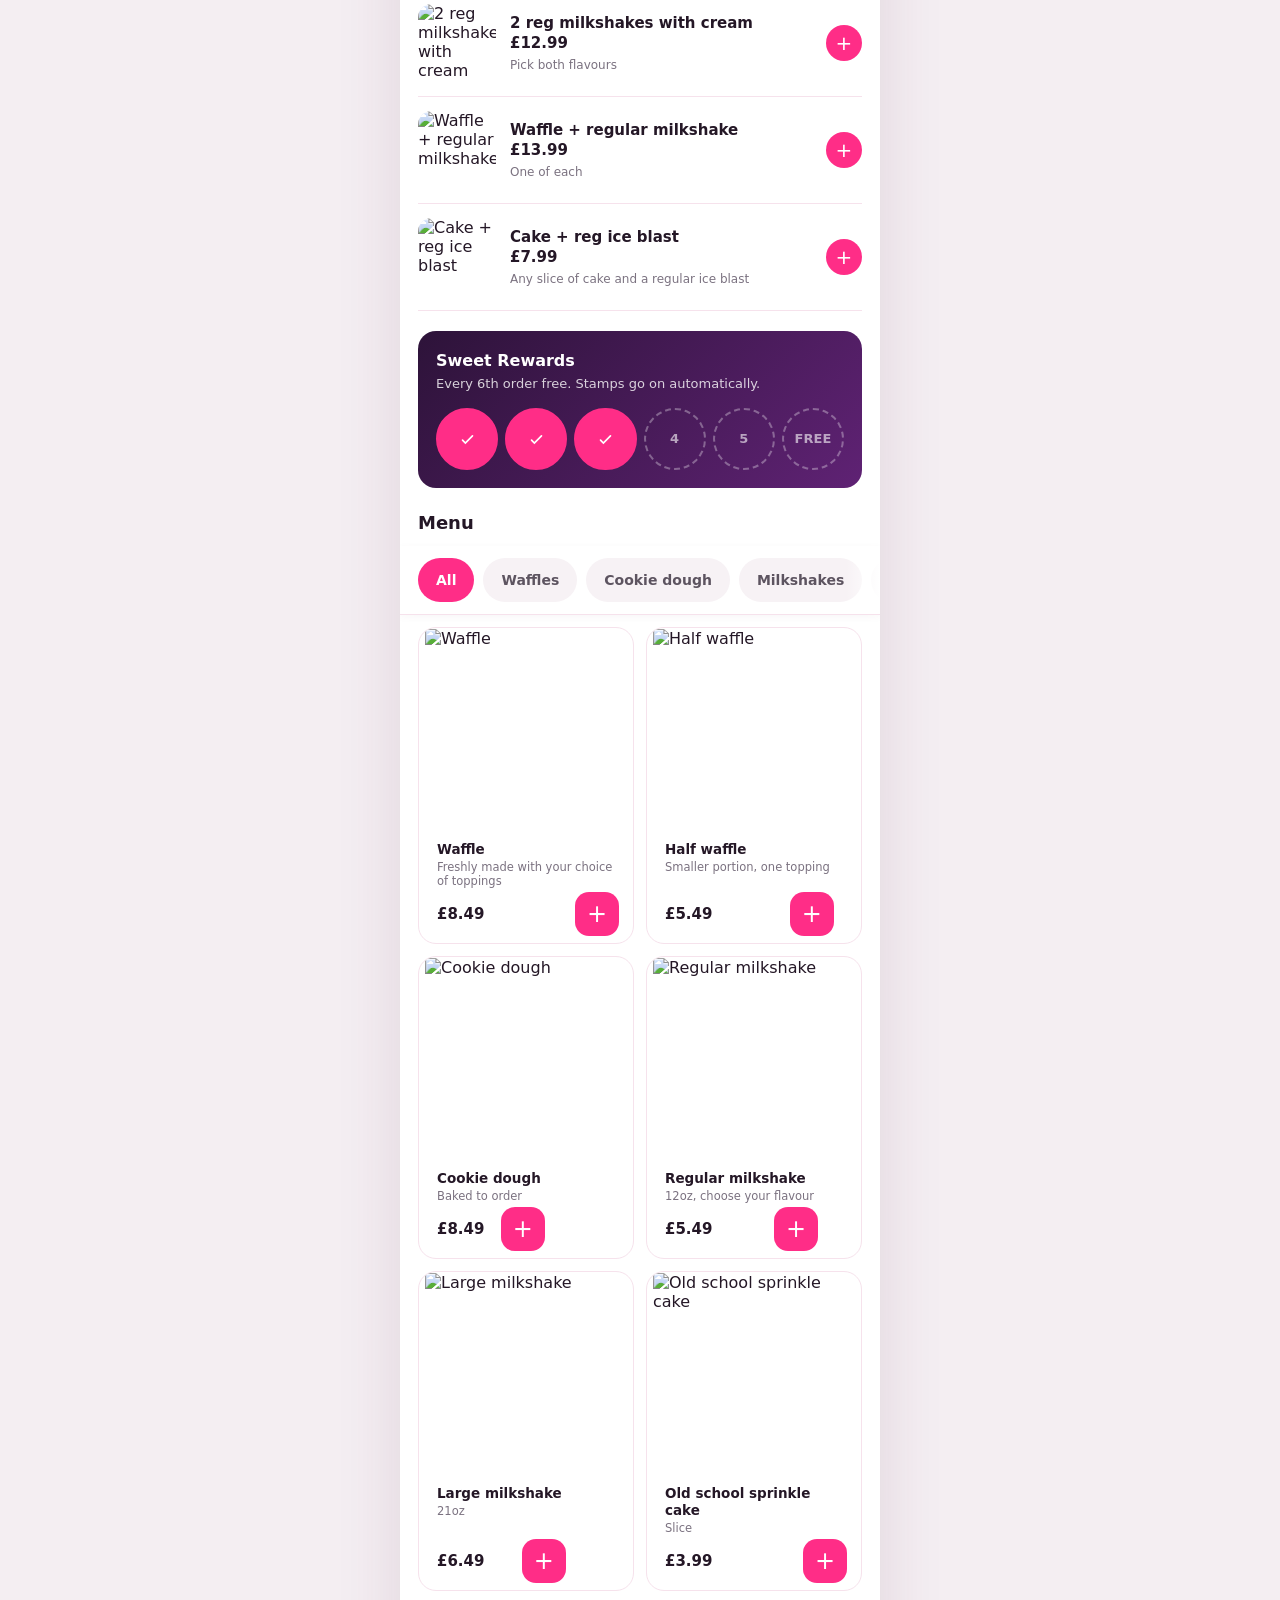
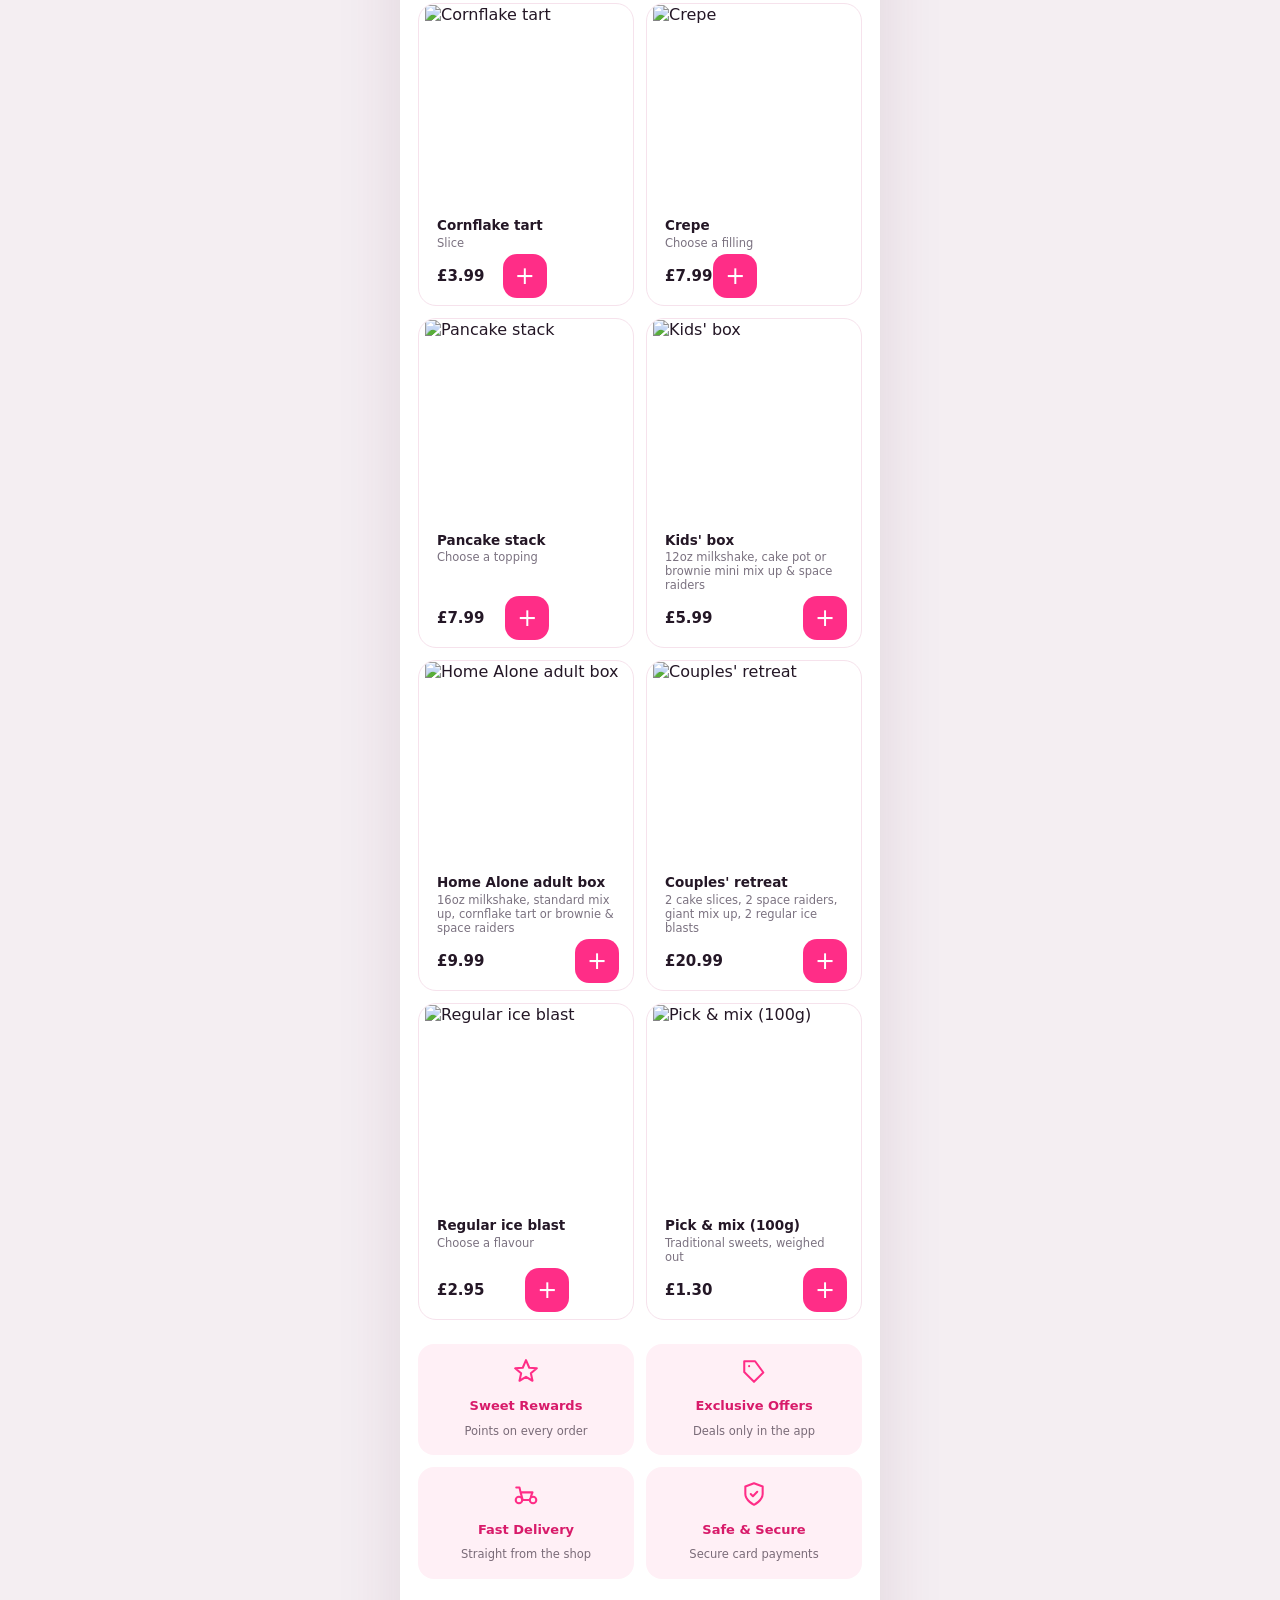
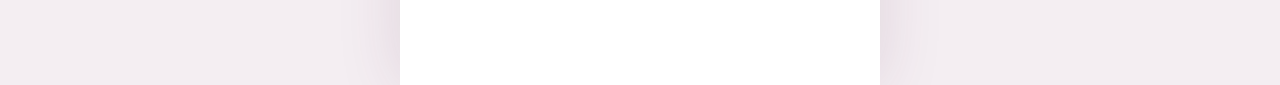
==== commit 3448192c: "fix: sticky category bar above the menu grid - switch category without scrolling back up" ====
--- a/index.html
+++ b/index.html
@@ -56,8 +56,6 @@
     </div>
   </div>
 
-  <div class="chips" id="chips"></div>
-
   <button class="featured" onclick="openItem('d1',true)">
     <span class="featured-txt">
       <span class="featured-kicker">ANY 2<br>WAFFLES</span>
@@ -85,6 +83,7 @@
   </div>
 
   <div class="shead" id="menu-anchor"><h3>Menu</h3></div>
+  <div class="chipbar"><div class="chips" id="chips"></div></div>
   <div class="grid" id="grid"></div>
 
   <div class="benefits">
@@ -191,7 +190,7 @@
 <nav class="bottom-nav">
   <button class="nav-item on" data-nav="home" onclick="go('home')">
     <svg viewBox="0 0 24 24" fill="none" stroke="currentColor" stroke-width="2" stroke-linecap="round" stroke-linejoin="round"><path d="m3 10 9-7 9 7v10a2 2 0 0 1-2 2H5a2 2 0 0 1-2-2z"/><path d="M9 22V12h6v10"/></svg>Home</button>
-  <button class="nav-item" onclick="go('home');document.getElementById('menu-anchor').scrollIntoView({behavior:'smooth'})">
+  <button class="nav-item" onclick="goMenu()">
     <svg viewBox="0 0 24 24" fill="none" stroke="currentColor" stroke-width="2" stroke-linecap="round" stroke-linejoin="round"><path d="M6 3v18M6 3c2 0 3 1.5 3 4s-1 4-3 4M18 3v18M15 3v6a3 3 0 0 0 3 3"/></svg>Menu</button>
   <button class="nav-item" data-nav="basket" onclick="go('basket')">
     <svg viewBox="0 0 24 24" fill="none" stroke="currentColor" stroke-width="2" stroke-linecap="round" stroke-linejoin="round"><path d="M6 2 3 6v14a2 2 0 0 0 2 2h14a2 2 0 0 0 2-2V6l-3-4z"/><path d="M3 6h18M16 10a4 4 0 0 1-8 0"/></svg>Basket
--- a/css/style.css
+++ b/css/style.css
@@ -258,3 +258,15 @@
 
 /* button element used as anchor */
 a.btn{text-decoration:none}
+
+/* ---------- sticky category bar ----------
+   The chips control the grid directly beneath them, so they stick to the
+   top of the viewport once you scroll into the menu. Switch category
+   without scrolling back up. */
+.chipbar{position:sticky;top:0;z-index:35;background:#fff;
+  border-bottom:1px solid var(--border);margin-bottom:12px;
+  box-shadow:0 2px 8px rgba(90,40,80,.04)}
+.chipbar .chips{padding:12px 18px}
+/* fade at the right edge so it reads as scrollable */
+.chipbar::after{content:"";position:absolute;right:0;top:0;bottom:1px;width:34px;
+  background:linear-gradient(90deg,rgba(255,255,255,0),#fff);pointer-events:none}
